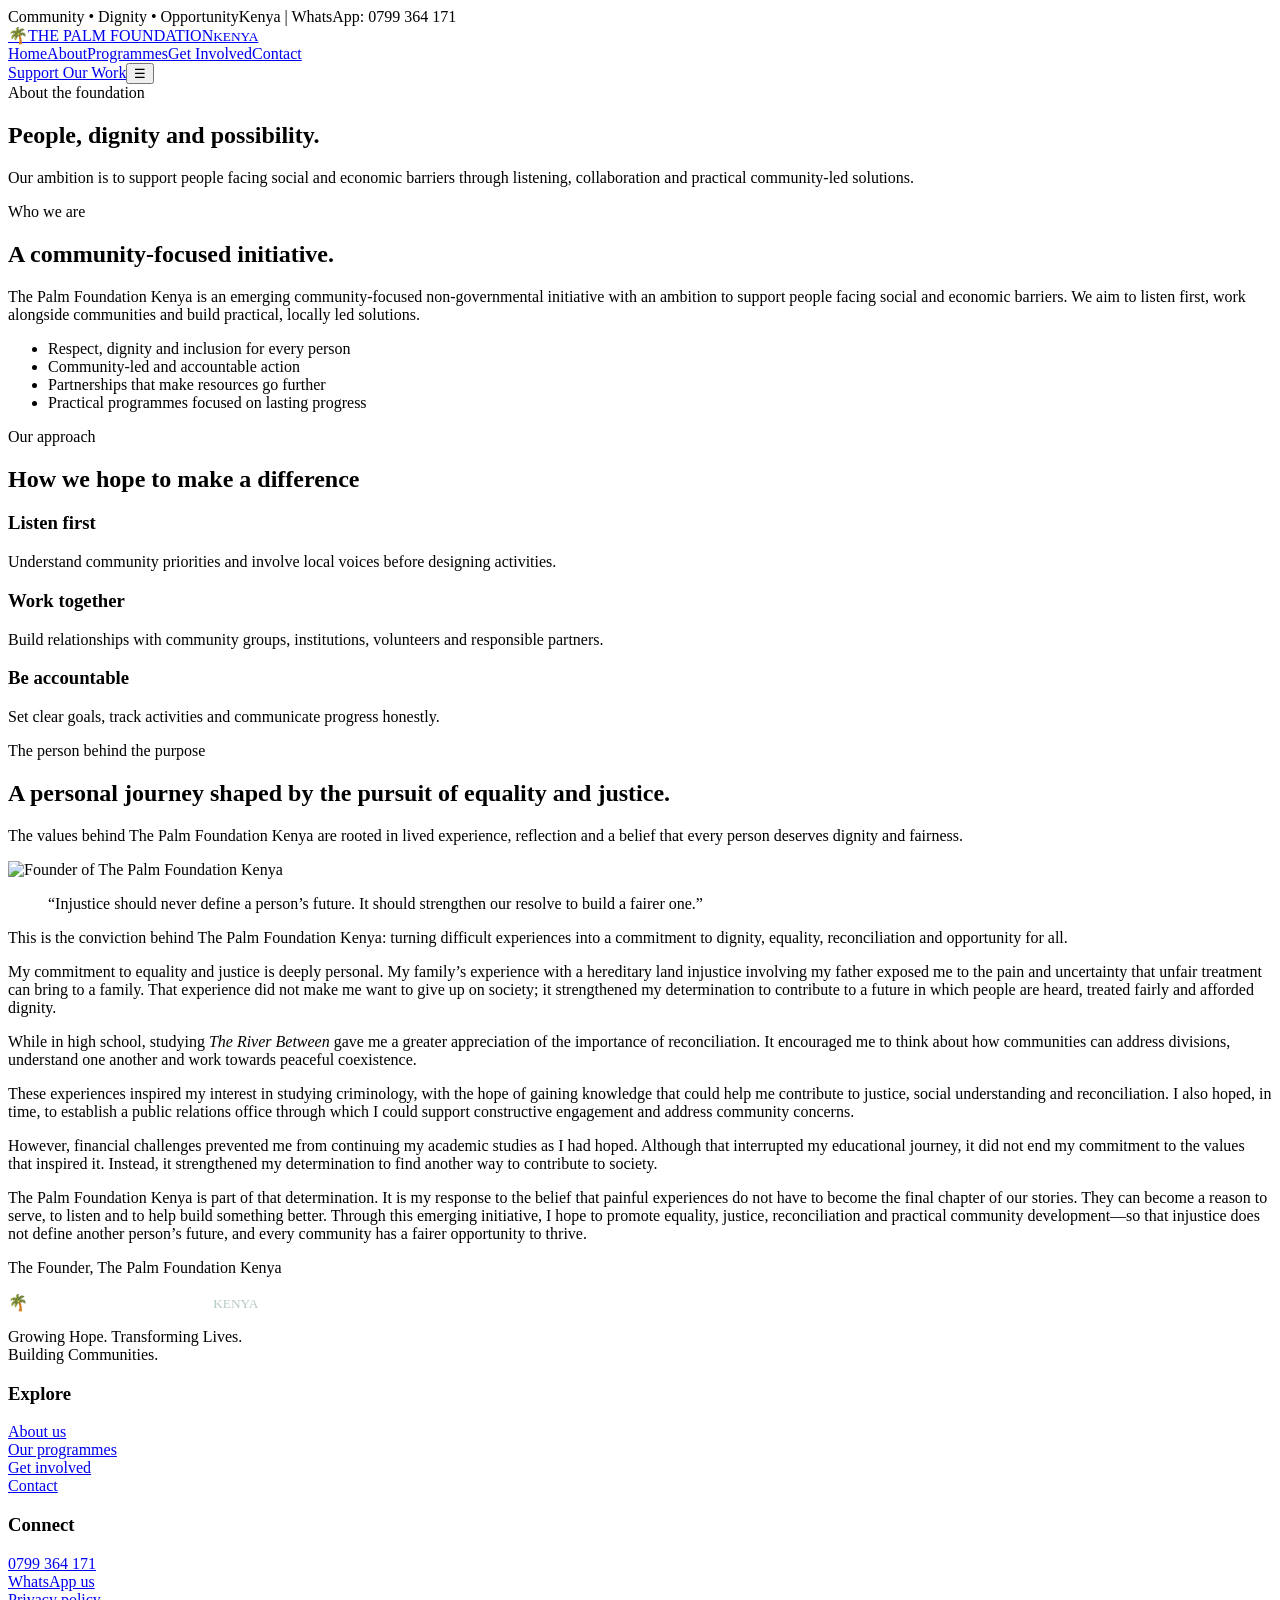
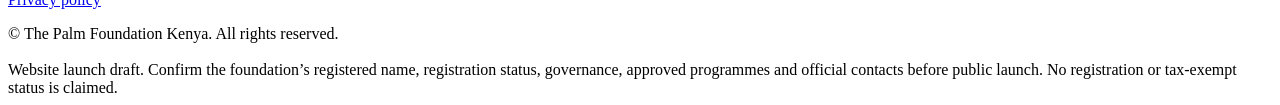
==== about.html @ e8019394 "Add files via upload" ====
<!doctype html><html lang="en"><head><meta charset="utf-8"><meta name="viewport" content="width=device-width,initial-scale=1"><meta name="description" content="Learn about The Palm Foundation Kenya, its community-first approach and the founder’s story."><meta name="theme-color" content="#17613f"><meta property="og:type" content="website"><meta property="og:title" content="About Us | The Palm Foundation Kenya"><meta property="og:description" content="Learn about The Palm Foundation Kenya, its community-first approach and the founder’s story."><title>About Us | The Palm Foundation Kenya</title><link rel="icon" href="favicon.svg" type="image/svg+xml"><link rel="stylesheet" href="css/style.css"></head><body><div class="topbar"><div class="wrap"><span>Community • Dignity • Opportunity</span><span>Kenya | WhatsApp: 0799 364 171</span></div></div><header class="site-header"><div class="wrap nav"><a class="brand" href="index.html"><span class="mark">🌴</span><span>THE PALM FOUNDATION<small>KENYA</small></span></a><nav class="navlinks" aria-label="Main navigation"><a href="index.html" >Home</a><a href="about.html" aria-current="page">About</a><a href="programs.html" >Programmes</a><a href="get-involved.html" >Get Involved</a><a href="contact.html" >Contact</a></nav><a class="btn" href="get-involved.html">Support Our Work</a><button class="menu" aria-label="Toggle navigation" aria-expanded="false">☰</button></div></header><main><section class="page-hero"><div class="wrap"><span class="tag">About the foundation</span><h1>People, dignity and possibility.</h1><p>Our ambition is to support people facing social and economic barriers through listening, collaboration and practical community-led solutions.</p></div></section><section class="section"><div class="wrap grid2"><div><span class="tag">Who we are</span><h2>A community-focused initiative.</h2><p>The Palm Foundation Kenya is an emerging community-focused non-governmental initiative with an ambition to support people facing social and economic barriers. We aim to listen first, work alongside communities and build practical, locally led solutions.</p><ul class="checks"><li>Respect, dignity and inclusion for every person</li><li>Community-led and accountable action</li><li>Partnerships that make resources go further</li><li>Practical programmes focused on lasting progress</li></ul></div><div class="photo" role="img" aria-label="Community members working together"></div></div></section><section class="section soft"><div class="wrap"><div class="section-head"><span class="tag">Our approach</span><h2>How we hope to make a difference</h2></div><div class="three"><article class="card"><h3>Listen first</h3><p>Understand community priorities and involve local voices before designing activities.</p></article><article class="card"><h3>Work together</h3><p>Build relationships with community groups, institutions, volunteers and responsible partners.</p></article><article class="card"><h3>Be accountable</h3><p>Set clear goals, track activities and communicate progress honestly.</p></article></div></div></section><section class="section"><div class="wrap"><div class="section-head"><span class="tag">The person behind the purpose</span><h2>A personal journey shaped by the pursuit of equality and justice.</h2><p>The values behind The Palm Foundation Kenya are rooted in lived experience, reflection and a belief that every person deserves dignity and fairness.</p></div><div class="founder"><div class="founder-card"><img src="images/founder.jpg" alt="Founder of The Palm Foundation Kenya"><blockquote>“Injustice should never define a person’s future. It should strengthen our resolve to build a fairer one.”</blockquote><p>This is the conviction behind The Palm Foundation Kenya: turning difficult experiences into a commitment to dignity, equality, reconciliation and opportunity for all.</p></div><div class="founder-copy"><p>My commitment to equality and justice is deeply personal. My family’s experience with a hereditary land injustice involving my father exposed me to the pain and uncertainty that unfair treatment can bring to a family. That experience did not make me want to give up on society; it strengthened my determination to contribute to a future in which people are heard, treated fairly and afforded dignity.</p><p>While in high school, studying <em>The River Between</em> gave me a greater appreciation of the importance of reconciliation. It encouraged me to think about how communities can address divisions, understand one another and work towards peaceful coexistence.</p><p>These experiences inspired my interest in studying criminology, with the hope of gaining knowledge that could help me contribute to justice, social understanding and reconciliation. I also hoped, in time, to establish a public relations office through which I could support constructive engagement and address community concerns.</p><p>However, financial challenges prevented me from continuing my academic studies as I had hoped. Although that interrupted my educational journey, it did not end my commitment to the values that inspired it. Instead, it strengthened my determination to find another way to contribute to society.</p><p>The Palm Foundation Kenya is part of that determination. It is my response to the belief that painful experiences do not have to become the final chapter of our stories. They can become a reason to serve, to listen and to help build something better. Through this emerging initiative, I hope to promote equality, justice, reconciliation and practical community development—so that injustice does not define another person’s future, and every community has a fairer opportunity to thrive.</p><p class="signature">The Founder, The Palm Foundation Kenya</p></div></div></div></section></main><footer class="site-footer"><div class="wrap"><div class="footer-grid"><div><a class="brand" href="index.html" style="color:white"><span class="mark">🌴</span><span style="color:white">THE PALM FOUNDATION<small style="color:#b7cabe">KENYA</small></span></a><p>Growing Hope. Transforming Lives.<br>Building Communities.</p></div><div><h3>Explore</h3><p><a href="about.html">About us</a><br><a href="programs.html">Our programmes</a><br><a href="get-involved.html">Get involved</a><br><a href="contact.html">Contact</a></p></div><div><h3>Connect</h3><p><a href="tel:+254799364171">0799 364 171</a><br><a href="https://wa.me/254799364171">WhatsApp us</a><br><a href="privacy-policy.html">Privacy policy</a></p></div></div><div class="copyright">© <span data-year></span> The Palm Foundation Kenya. All rights reserved.<br><br>Website launch draft. Confirm the foundation’s registered name, registration status, governance, approved programmes and official contacts before public launch. No registration or tax-exempt status is claimed.</div></div></footer><script src="js/script.js"></script></body></html>
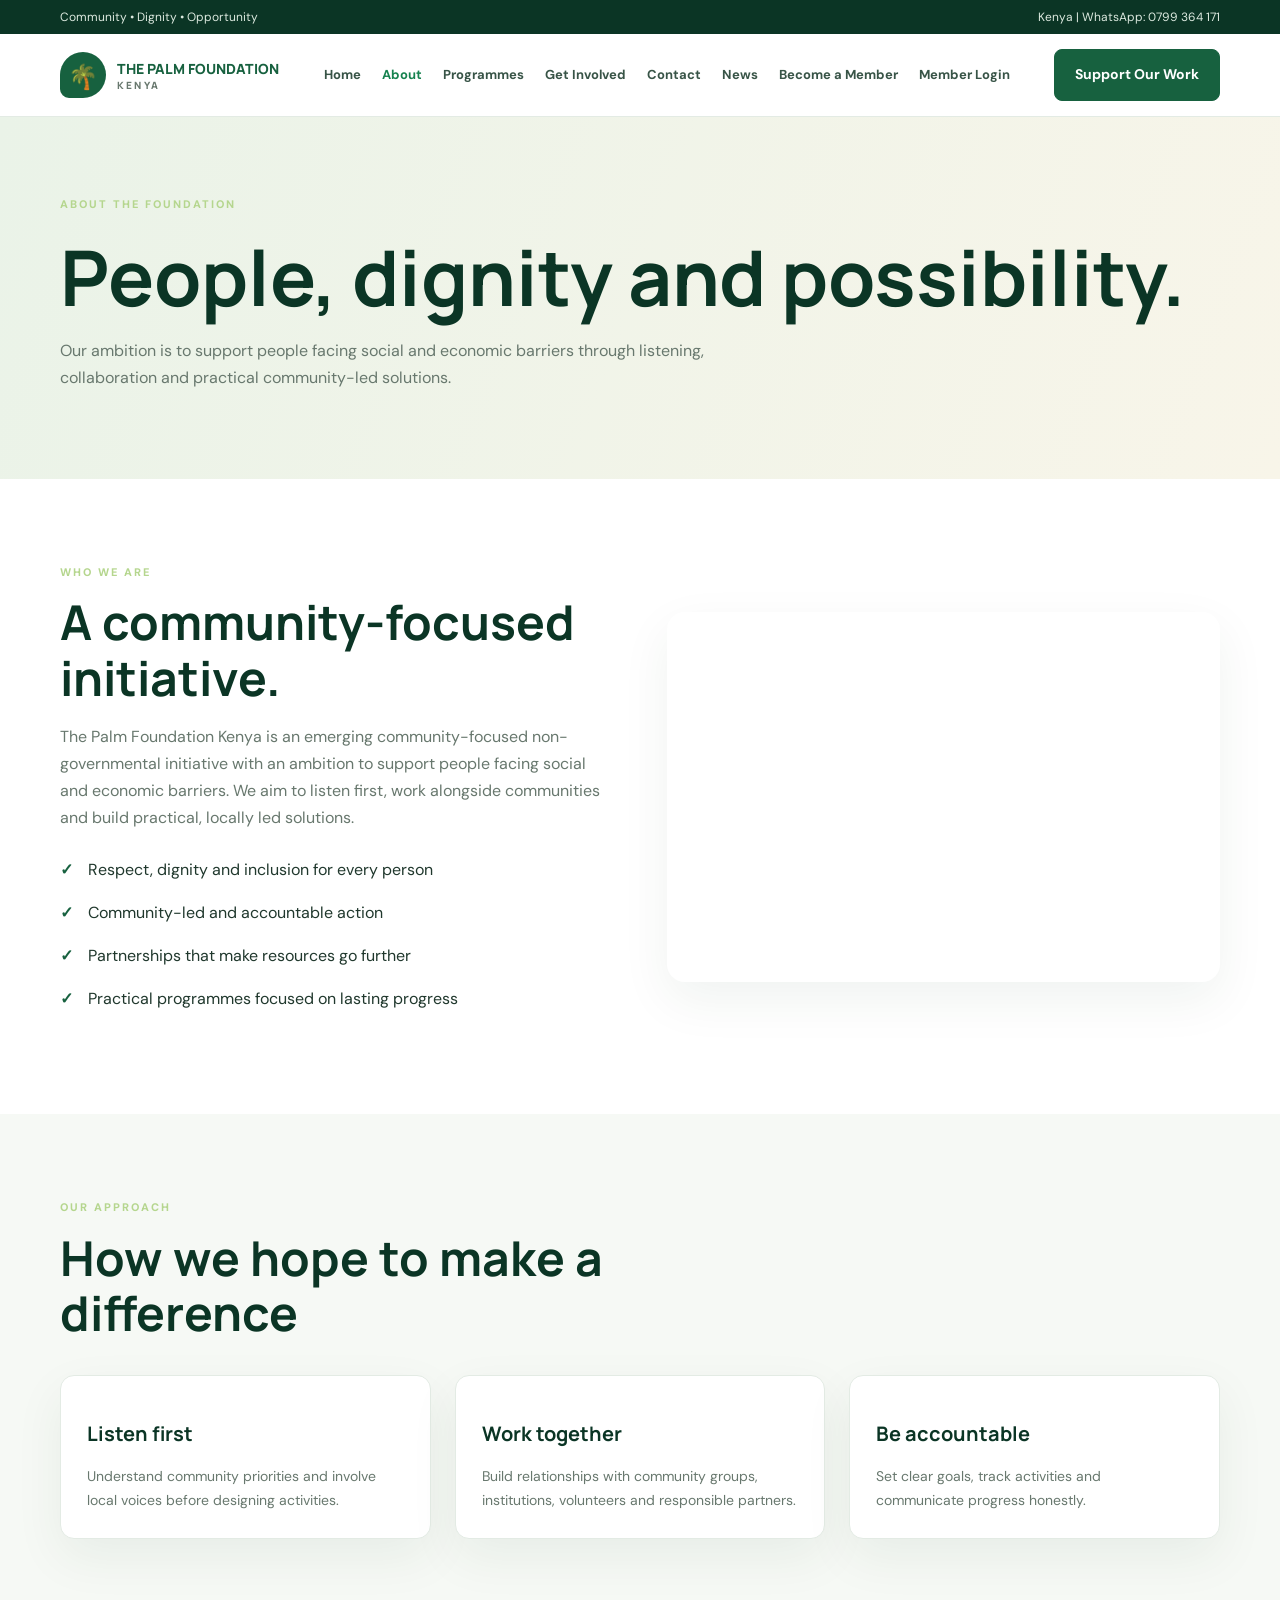
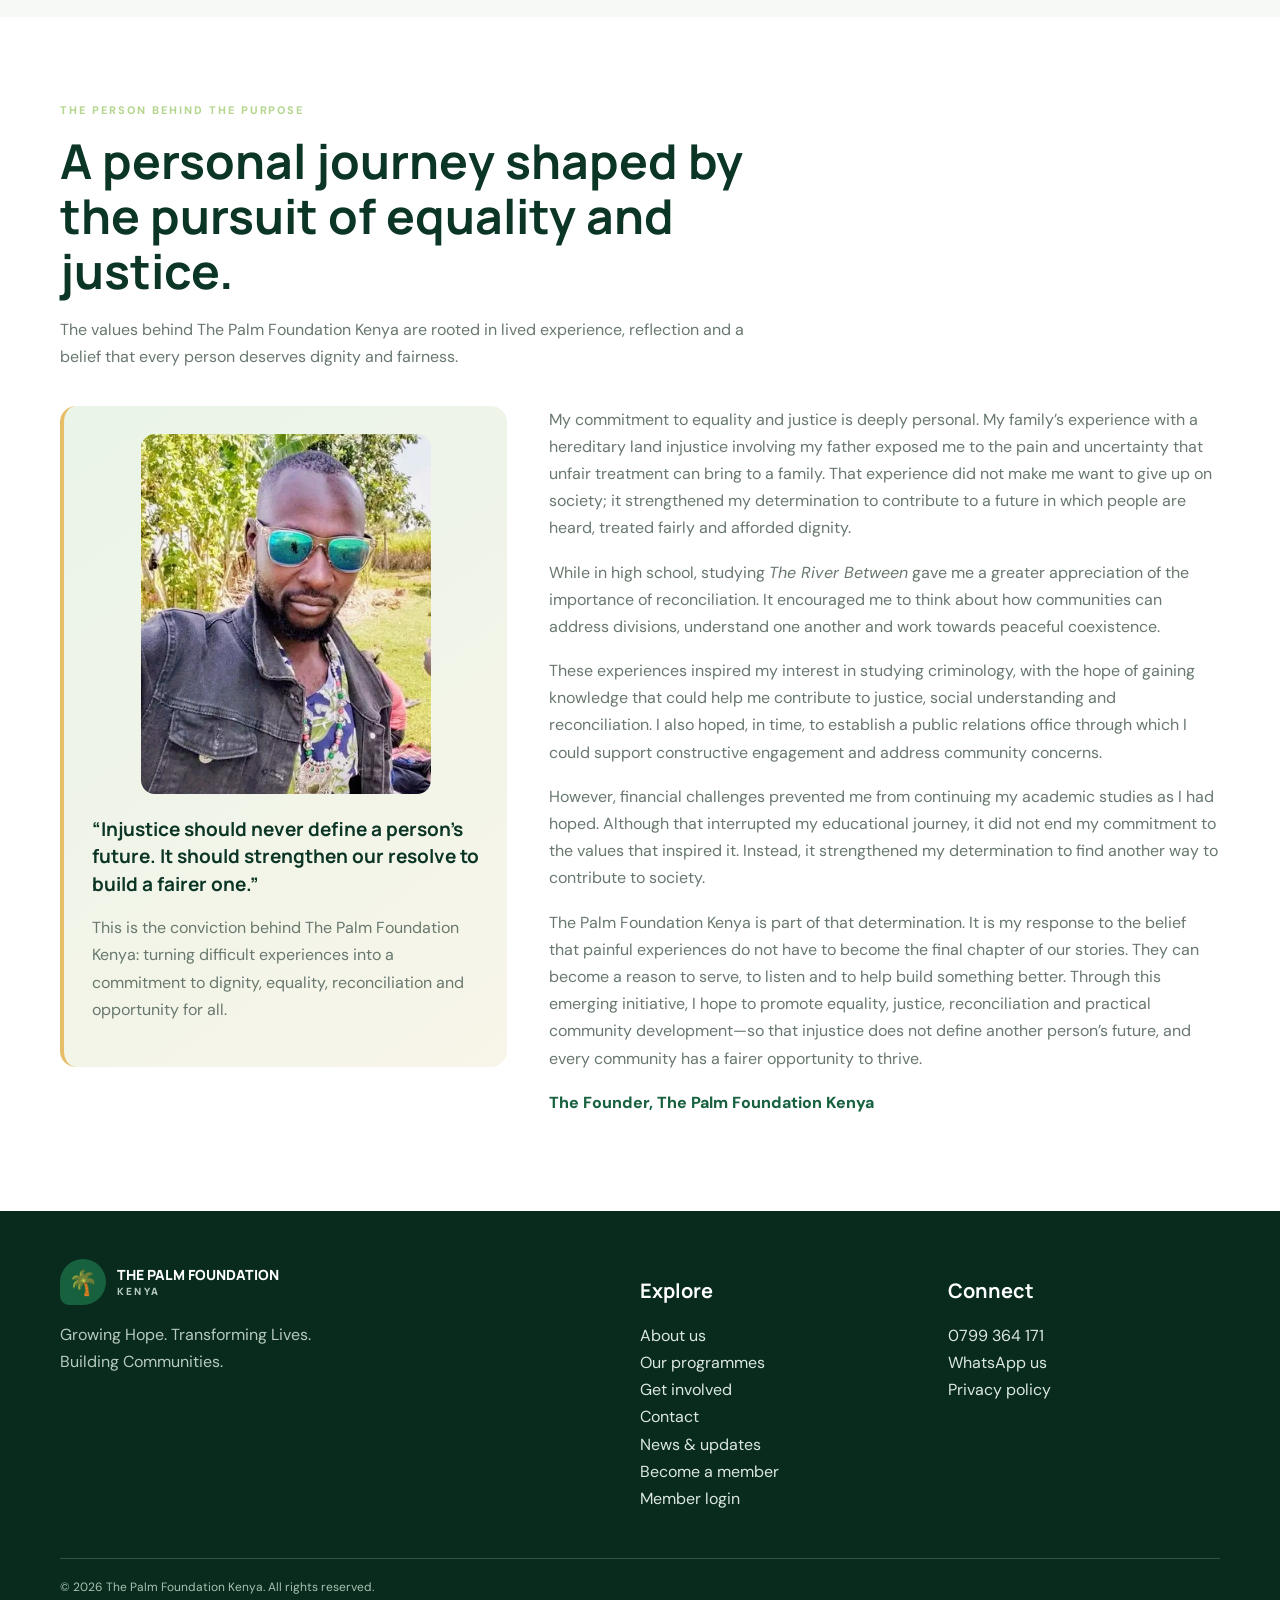
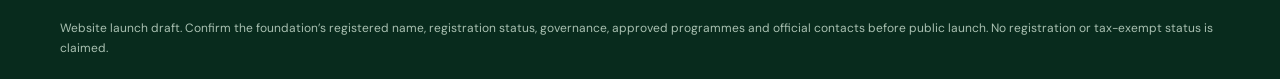
==== commit 91374703: "Add files via upload" ====
--- a/about.html
+++ b/about.html
@@ -1 +1 @@
-<!doctype html><html lang="en"><head><meta charset="utf-8"><meta name="viewport" content="width=device-width,initial-scale=1"><meta name="description" content="Learn about The Palm Foundation Kenya, its community-first approach and the founder’s story."><meta name="theme-color" content="#17613f"><meta property="og:type" content="website"><meta property="og:title" content="About Us | The Palm Foundation Kenya"><meta property="og:description" content="Learn about The Palm Foundation Kenya, its community-first approach and the founder’s story."><title>About Us | The Palm Foundation Kenya</title><link rel="icon" href="favicon.svg" type="image/svg+xml"><link rel="stylesheet" href="css/style.css"></head><body><div class="topbar"><div class="wrap"><span>Community • Dignity • Opportunity</span><span>Kenya | WhatsApp: 0799 364 171</span></div></div><header class="site-header"><div class="wrap nav"><a class="brand" href="index.html"><span class="mark">🌴</span><span>THE PALM FOUNDATION<small>KENYA</small></span></a><nav class="navlinks" aria-label="Main navigation"><a href="index.html" >Home</a><a href="about.html" aria-current="page">About</a><a href="programs.html" >Programmes</a><a href="get-involved.html" >Get Involved</a><a href="contact.html" >Contact</a></nav><a class="btn" href="get-involved.html">Support Our Work</a><button class="menu" aria-label="Toggle navigation" aria-expanded="false">☰</button></div></header><main><section class="page-hero"><div class="wrap"><span class="tag">About the foundation</span><h1>People, dignity and possibility.</h1><p>Our ambition is to support people facing social and economic barriers through listening, collaboration and practical community-led solutions.</p></div></section><section class="section"><div class="wrap grid2"><div><span class="tag">Who we are</span><h2>A community-focused initiative.</h2><p>The Palm Foundation Kenya is an emerging community-focused non-governmental initiative with an ambition to support people facing social and economic barriers. We aim to listen first, work alongside communities and build practical, locally led solutions.</p><ul class="checks"><li>Respect, dignity and inclusion for every person</li><li>Community-led and accountable action</li><li>Partnerships that make resources go further</li><li>Practical programmes focused on lasting progress</li></ul></div><div class="photo" role="img" aria-label="Community members working together"></div></div></section><section class="section soft"><div class="wrap"><div class="section-head"><span class="tag">Our approach</span><h2>How we hope to make a difference</h2></div><div class="three"><article class="card"><h3>Listen first</h3><p>Understand community priorities and involve local voices before designing activities.</p></article><article class="card"><h3>Work together</h3><p>Build relationships with community groups, institutions, volunteers and responsible partners.</p></article><article class="card"><h3>Be accountable</h3><p>Set clear goals, track activities and communicate progress honestly.</p></article></div></div></section><section class="section"><div class="wrap"><div class="section-head"><span class="tag">The person behind the purpose</span><h2>A personal journey shaped by the pursuit of equality and justice.</h2><p>The values behind The Palm Foundation Kenya are rooted in lived experience, reflection and a belief that every person deserves dignity and fairness.</p></div><div class="founder"><div class="founder-card"><img src="images/founder.jpg" alt="Founder of The Palm Foundation Kenya"><blockquote>“Injustice should never define a person’s future. It should strengthen our resolve to build a fairer one.”</blockquote><p>This is the conviction behind The Palm Foundation Kenya: turning difficult experiences into a commitment to dignity, equality, reconciliation and opportunity for all.</p></div><div class="founder-copy"><p>My commitment to equality and justice is deeply personal. My family’s experience with a hereditary land injustice involving my father exposed me to the pain and uncertainty that unfair treatment can bring to a family. That experience did not make me want to give up on society; it strengthened my determination to contribute to a future in which people are heard, treated fairly and afforded dignity.</p><p>While in high school, studying <em>The River Between</em> gave me a greater appreciation of the importance of reconciliation. It encouraged me to think about how communities can address divisions, understand one another and work towards peaceful coexistence.</p><p>These experiences inspired my interest in studying criminology, with the hope of gaining knowledge that could help me contribute to justice, social understanding and reconciliation. I also hoped, in time, to establish a public relations office through which I could support constructive engagement and address community concerns.</p><p>However, financial challenges prevented me from continuing my academic studies as I had hoped. Although that interrupted my educational journey, it did not end my commitment to the values that inspired it. Instead, it strengthened my determination to find another way to contribute to society.</p><p>The Palm Foundation Kenya is part of that determination. It is my response to the belief that painful experiences do not have to become the final chapter of our stories. They can become a reason to serve, to listen and to help build something better. Through this emerging initiative, I hope to promote equality, justice, reconciliation and practical community development—so that injustice does not define another person’s future, and every community has a fairer opportunity to thrive.</p><p class="signature">The Founder, The Palm Foundation Kenya</p></div></div></div></section></main><footer class="site-footer"><div class="wrap"><div class="footer-grid"><div><a class="brand" href="index.html" style="color:white"><span class="mark">🌴</span><span style="color:white">THE PALM FOUNDATION<small style="color:#b7cabe">KENYA</small></span></a><p>Growing Hope. Transforming Lives.<br>Building Communities.</p></div><div><h3>Explore</h3><p><a href="about.html">About us</a><br><a href="programs.html">Our programmes</a><br><a href="get-involved.html">Get involved</a><br><a href="contact.html">Contact</a></p></div><div><h3>Connect</h3><p><a href="tel:+254799364171">0799 364 171</a><br><a href="https://wa.me/254799364171">WhatsApp us</a><br><a href="privacy-policy.html">Privacy policy</a></p></div></div><div class="copyright">© <span data-year></span> The Palm Foundation Kenya. All rights reserved.<br><br>Website launch draft. Confirm the foundation’s registered name, registration status, governance, approved programmes and official contacts before public launch. No registration or tax-exempt status is claimed.</div></div></footer><script src="js/script.js"></script></body></html>+<!doctype html><html lang="en"><head><meta charset="utf-8"><meta name="viewport" content="width=device-width,initial-scale=1"><meta name="description" content="Learn about The Palm Foundation Kenya, its community-first approach and the founder’s story."><meta name="theme-color" content="#17613f"><meta property="og:type" content="website"><meta property="og:title" content="About Us | The Palm Foundation Kenya"><meta property="og:description" content="Learn about The Palm Foundation Kenya, its community-first approach and the founder’s story."><title>About Us | The Palm Foundation Kenya</title><link rel="icon" href="favicon.svg" type="image/svg+xml"><link rel="stylesheet" href="css/style.css"></head><body><div class="topbar"><div class="wrap"><span>Community • Dignity • Opportunity</span><span>Kenya | WhatsApp: 0799 364 171</span></div></div><header class="site-header"><div class="wrap nav"><a class="brand" href="index.html"><span class="mark">🌴</span><span>THE PALM FOUNDATION<small>KENYA</small></span></a><nav class="navlinks" aria-label="Main navigation"><a href="index.html" >Home</a><a href="about.html" aria-current="page">About</a><a href="programs.html" >Programmes</a><a href="get-involved.html" >Get Involved</a><a href="contact.html" >Contact</a><a href="news.html">News</a><a href="member/register.html">Become a Member</a><a href="member/login.html">Member Login</a></nav><a class="btn" href="get-involved.html">Support Our Work</a><button class="menu" aria-label="Toggle navigation" aria-expanded="false">☰</button></div></header><main><section class="page-hero"><div class="wrap"><span class="tag">About the foundation</span><h1>People, dignity and possibility.</h1><p>Our ambition is to support people facing social and economic barriers through listening, collaboration and practical community-led solutions.</p></div></section><section class="section"><div class="wrap grid2"><div><span class="tag">Who we are</span><h2>A community-focused initiative.</h2><p>The Palm Foundation Kenya is an emerging community-focused non-governmental initiative with an ambition to support people facing social and economic barriers. We aim to listen first, work alongside communities and build practical, locally led solutions.</p><ul class="checks"><li>Respect, dignity and inclusion for every person</li><li>Community-led and accountable action</li><li>Partnerships that make resources go further</li><li>Practical programmes focused on lasting progress</li></ul></div><div class="photo" role="img" aria-label="Community members working together"></div></div></section><section class="section soft"><div class="wrap"><div class="section-head"><span class="tag">Our approach</span><h2>How we hope to make a difference</h2></div><div class="three"><article class="card"><h3>Listen first</h3><p>Understand community priorities and involve local voices before designing activities.</p></article><article class="card"><h3>Work together</h3><p>Build relationships with community groups, institutions, volunteers and responsible partners.</p></article><article class="card"><h3>Be accountable</h3><p>Set clear goals, track activities and communicate progress honestly.</p></article></div></div></section><section class="section"><div class="wrap"><div class="section-head"><span class="tag">The person behind the purpose</span><h2>A personal journey shaped by the pursuit of equality and justice.</h2><p>The values behind The Palm Foundation Kenya are rooted in lived experience, reflection and a belief that every person deserves dignity and fairness.</p></div><div class="founder"><div class="founder-card"><img src="images/founder.jpg" alt="Founder of The Palm Foundation Kenya"><blockquote>“Injustice should never define a person’s future. It should strengthen our resolve to build a fairer one.”</blockquote><p>This is the conviction behind The Palm Foundation Kenya: turning difficult experiences into a commitment to dignity, equality, reconciliation and opportunity for all.</p></div><div class="founder-copy"><p>My commitment to equality and justice is deeply personal. My family’s experience with a hereditary land injustice involving my father exposed me to the pain and uncertainty that unfair treatment can bring to a family. That experience did not make me want to give up on society; it strengthened my determination to contribute to a future in which people are heard, treated fairly and afforded dignity.</p><p>While in high school, studying <em>The River Between</em> gave me a greater appreciation of the importance of reconciliation. It encouraged me to think about how communities can address divisions, understand one another and work towards peaceful coexistence.</p><p>These experiences inspired my interest in studying criminology, with the hope of gaining knowledge that could help me contribute to justice, social understanding and reconciliation. I also hoped, in time, to establish a public relations office through which I could support constructive engagement and address community concerns.</p><p>However, financial challenges prevented me from continuing my academic studies as I had hoped. Although that interrupted my educational journey, it did not end my commitment to the values that inspired it. Instead, it strengthened my determination to find another way to contribute to society.</p><p>The Palm Foundation Kenya is part of that determination. It is my response to the belief that painful experiences do not have to become the final chapter of our stories. They can become a reason to serve, to listen and to help build something better. Through this emerging initiative, I hope to promote equality, justice, reconciliation and practical community development—so that injustice does not define another person’s future, and every community has a fairer opportunity to thrive.</p><p class="signature">The Founder, The Palm Foundation Kenya</p></div></div></div></section></main><footer class="site-footer"><div class="wrap"><div class="footer-grid"><div><a class="brand" href="index.html" style="color:white"><span class="mark">🌴</span><span style="color:white">THE PALM FOUNDATION<small style="color:#b7cabe">KENYA</small></span></a><p>Growing Hope. Transforming Lives.<br>Building Communities.</p></div><div><h3>Explore</h3><p><a href="about.html">About us</a><br><a href="programs.html">Our programmes</a><br><a href="get-involved.html">Get involved</a><br><a href="contact.html">Contact</a><br><a href="news.html">News & updates</a><br><a href="member/register.html">Become a member</a><br><a href="member/login.html">Member login</a></p></div><div><h3>Connect</h3><p><a href="tel:+254799364171">0799 364 171</a><br><a href="https://wa.me/254799364171">WhatsApp us</a><br><a href="privacy-policy.html">Privacy policy</a></p></div></div><div class="copyright">© <span data-year></span> The Palm Foundation Kenya. All rights reserved.<br><br>Website launch draft. Confirm the foundation’s registered name, registration status, governance, approved programmes and official contacts before public launch. No registration or tax-exempt status is claimed.</div></div></footer><script src="js/script.js"></script></body></html>
--- a/css/style.css
+++ b/css/style.css
@@ -0,0 +1,3 @@
+@import url('https://fonts.googleapis.com/css2?family=DM+Sans:wght@400;500;600;700&family=Manrope:wght@500;600;700;800&display=swap');
+:root{--green:#17613f;--deep:#0b3525;--lime:#dcebd4;--gold:#e8bd68;--ink:#20382d;--muted:#68786e;--paper:#f6f9f5;--white:#fff;--line:#e3ebe4;--shadow:0 18px 50px #123b2410}*{box-sizing:border-box}html{scroll-behavior:smooth}body{margin:0;color:var(--ink);font:16px/1.7 'DM Sans',Arial,sans-serif}h1,h2,h3{font-family:Manrope,Arial,sans-serif;line-height:1.15;color:var(--deep)}h1{font-size:clamp(2.6rem,6vw,5rem);margin:16px 0}h2{font-size:clamp(2rem,4vw,3rem);margin:10px 0 18px}h3{font-size:1.25rem}p{color:var(--muted)}a{color:inherit}.wrap{width:min(1160px,92%);margin:auto}.topbar{background:var(--deep);color:#dce9df;font-size:12px;padding:7px 0}.topbar .wrap{display:flex;justify-content:space-between;gap:12px;flex-wrap:wrap}.site-header{position:sticky;top:0;z-index:30;background:#ffffffed;backdrop-filter:blur(12px);border-bottom:1px solid var(--line)}.nav{height:82px;display:flex;align-items:center;justify-content:space-between;gap:22px}.brand{display:flex;align-items:center;gap:11px;text-decoration:none;color:var(--green);font:800 14px Manrope}.brand small{display:block;letter-spacing:.22em;font-size:10px;color:var(--muted)}.mark{width:46px;height:46px;border-radius:50% 50% 50% 9px;background:var(--green);color:white;display:grid;place-items:center;font-size:24px}.navlinks{display:flex;align-items:center;gap:21px}.navlinks a{text-decoration:none;font-weight:700;font-size:13px;color:#385447}.navlinks a:hover,.navlinks a[aria-current=page]{color:#16824f}.menu{display:none;border:0;background:var(--green);color:white;padding:10px 13px;border-radius:8px;font-size:19px}.btn{display:inline-flex;align-items:center;justify-content:center;padding:13px 20px;border-radius:8px;text-decoration:none;font-weight:700;font-size:14px;background:var(--green);color:white;border:1px solid var(--green);transition:.2s}.btn:hover{background:var(--deep);transform:translateY(-1px)}.btn.secondary{background:white;color:var(--green);border-color:#fff}.btn.ghost{background:transparent;border-color:#ffffffa8;color:white}.hero{color:white;background:linear-gradient(105deg,#082d20ed,#145c3bd9),url('https://images.unsplash.com/photo-1488521787991-ed7bbaae773c?auto=format&fit=crop&w=1900&q=85') center/cover;padding:112px 0 125px}.hero h1,.hero p{color:white}.hero p{font-size:18px;max-width:650px;color:#e1ece5}.eyebrow,.tag{font-size:11px;font-weight:800;letter-spacing:.18em;text-transform:uppercase;color:#b5d68e}.actions{display:flex;gap:12px;flex-wrap:wrap;margin-top:28px}.page-hero{background:linear-gradient(110deg,#eaf3e8,#f8f5e9);padding:72px 0}.page-hero p{max-width:700px}.section{padding:78px 0}.soft{background:var(--paper)}.section-head{max-width:720px;margin-bottom:35px}.section-head p{margin:0}.grid2{display:grid;grid-template-columns:1fr 1fr;gap:54px;align-items:center}.photo{min-height:370px;border-radius:18px;background:url('https://images.unsplash.com/photo-1531206715517-5c0ba140b2b8?auto=format&fit=crop&w=1000&q=85') center/cover;box-shadow:var(--shadow)}.checks{padding:0;list-style:none}.checks li{padding:8px 0 8px 28px;position:relative}.checks li:before{content:'✓';position:absolute;left:0;color:var(--green);font-weight:900}.cards{display:grid;grid-template-columns:repeat(3,1fr);gap:20px}.card{background:white;border:1px solid var(--line);border-radius:14px;padding:26px;box-shadow:var(--shadow)}.icon{width:48px;height:48px;background:#eaf3e8;border-radius:13px;display:grid;place-items:center;font-size:23px}.card p{font-size:14px;margin-bottom:0}.founder{display:grid;grid-template-columns:.8fr 1.2fr;gap:42px;align-items:start}.founder-card{padding:28px;background:linear-gradient(145deg,#eaf4e8,#f8f5e9);border-radius:16px;border-left:4px solid var(--gold)}.founder-card img{display:block;width:min(100%,290px);max-height:360px;object-fit:cover;border-radius:14px;margin:0 auto 22px}.founder-card blockquote{font:700 19px/1.45 Manrope;color:var(--deep);margin:0}.founder-copy p{margin:0 0 17px}.signature{font-weight:800;color:var(--green)}.dark{background:var(--deep);color:white}.dark h2,.dark h3{color:white}.dark p{color:#d2e2d7}.three{display:grid;grid-template-columns:repeat(3,1fr);gap:24px}.impact-item{border-left:3px solid var(--gold);padding:6px 0 6px 20px}.cta{padding:42px;border-radius:18px;background:linear-gradient(110deg,#eaf4e8,#f8f5e9);display:flex;align-items:center;justify-content:space-between;gap:24px}.cta h2{font-size:30px;margin:0 0 8px}.cta p{margin:0}.contact-grid{display:grid;grid-template-columns:1fr 1fr;gap:24px}.contact-box{border:1px solid var(--line);padding:28px;border-radius:14px}.contact-line{margin:15px 0}.contact-line b{display:block;color:var(--green);font-size:11px;letter-spacing:.1em;text-transform:uppercase}.contact-line a{font-weight:700}.notice{font-size:12px;color:#829087}.site-footer{background:#082b1d;color:#dce8df;padding:48px 0 20px}.footer-grid{display:grid;grid-template-columns:2fr 1fr 1fr;gap:35px}.site-footer h3{color:white}.site-footer a{color:#dce8df;text-decoration:none}.site-footer a:hover{text-decoration:underline}.site-footer p{color:#b7cabe}.copyright{border-top:1px solid #315341;margin-top:30px;padding-top:18px;font-size:12px;color:#a9c0b1}.pill{display:inline-block;background:#e8f2e6;color:var(--green);border-radius:30px;padding:6px 12px;font-size:12px;font-weight:700}.legal{max-width:850px}.legal h2{font-size:24px;margin-top:32px}.gallery-note{border:1px dashed #b8cbb9;border-radius:14px;padding:32px;text-align:center;background:#fbfdfb}
+@media(max-width:900px){.navlinks{display:none;position:absolute;top:82px;left:0;right:0;background:white;padding:20px 5%;flex-direction:column;align-items:flex-start;border-bottom:1px solid var(--line)}.navlinks.open{display:flex}.menu{display:block}.nav>.btn{display:none}.cards{grid-template-columns:repeat(2,1fr)}.founder,.grid2{grid-template-columns:1fr}.photo{min-height:280px}}@media(max-width:600px){.hero{padding:78px 0 90px}.section{padding:58px 0}.cards,.three,.contact-grid,.footer-grid{grid-template-columns:1fr}.cta{display:block;padding:28px}.cta .btn{margin-top:20px}.topbar .wrap{justify-content:center}}
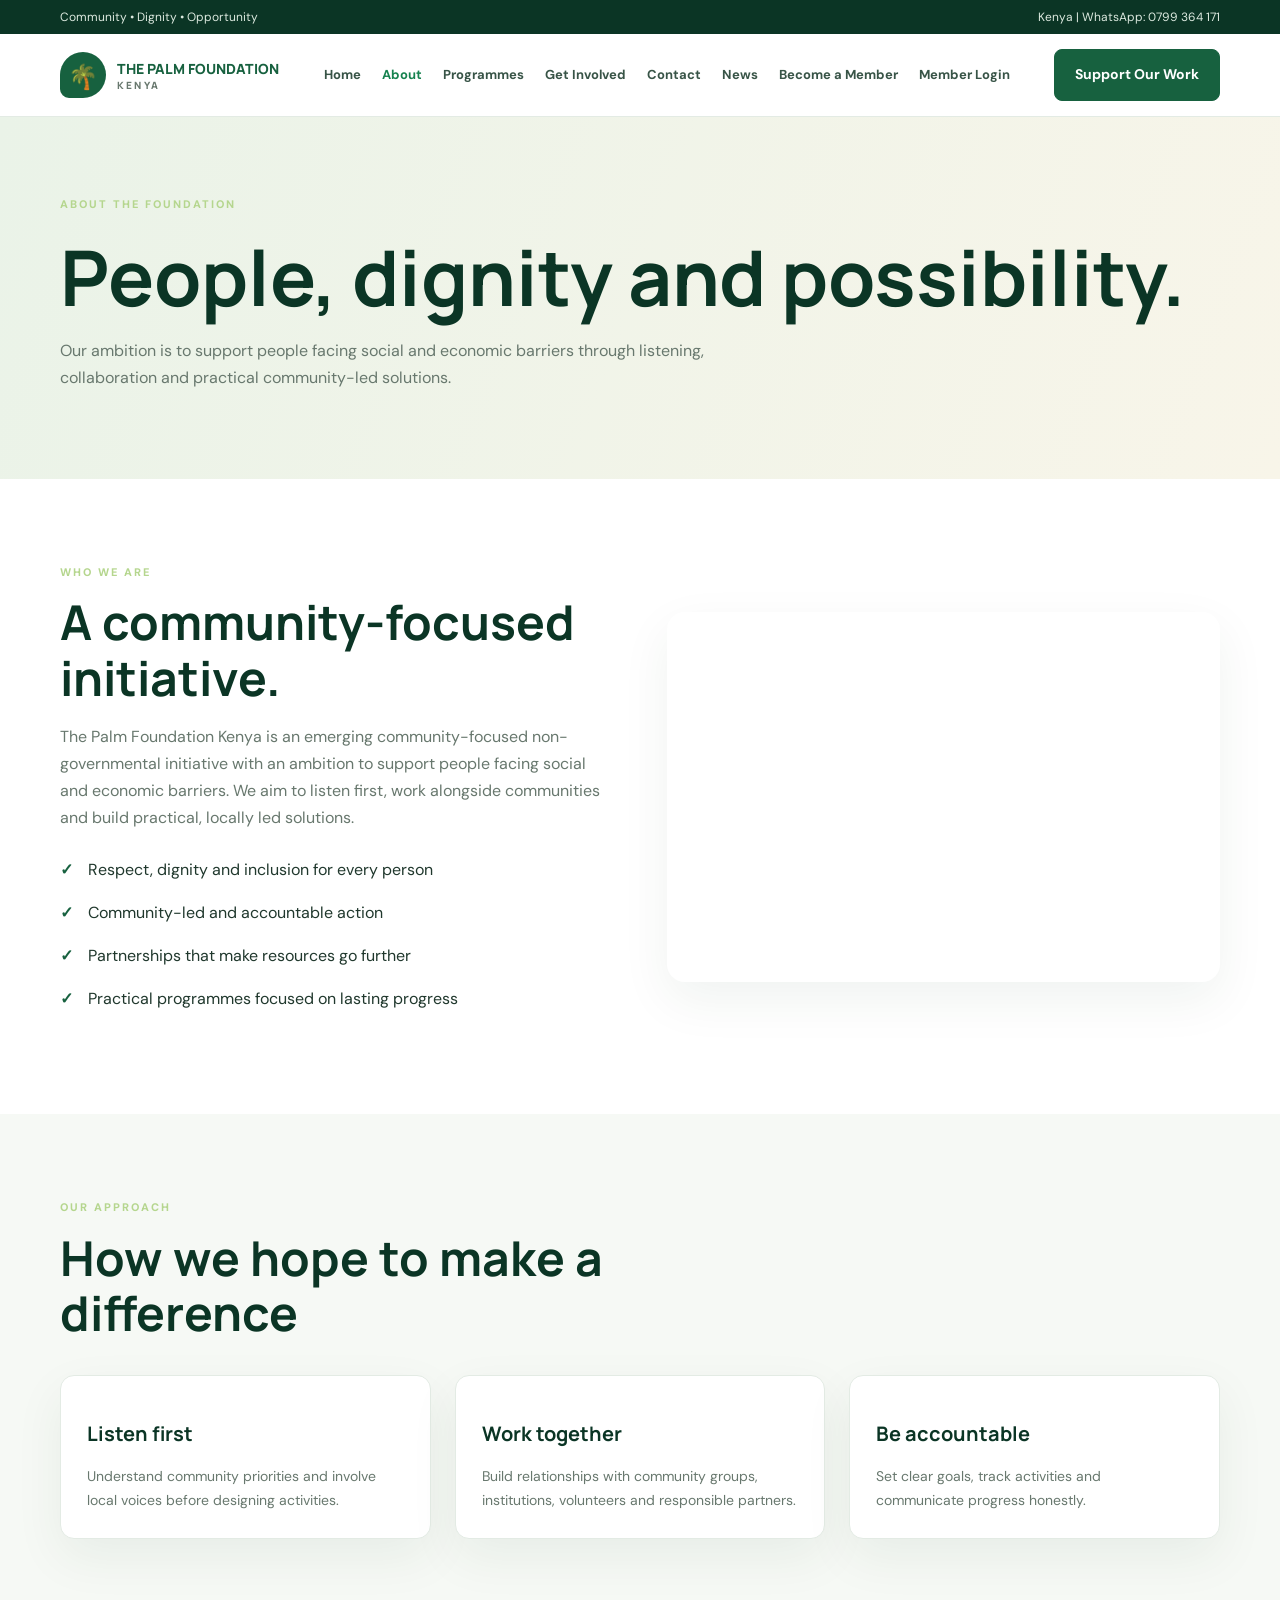
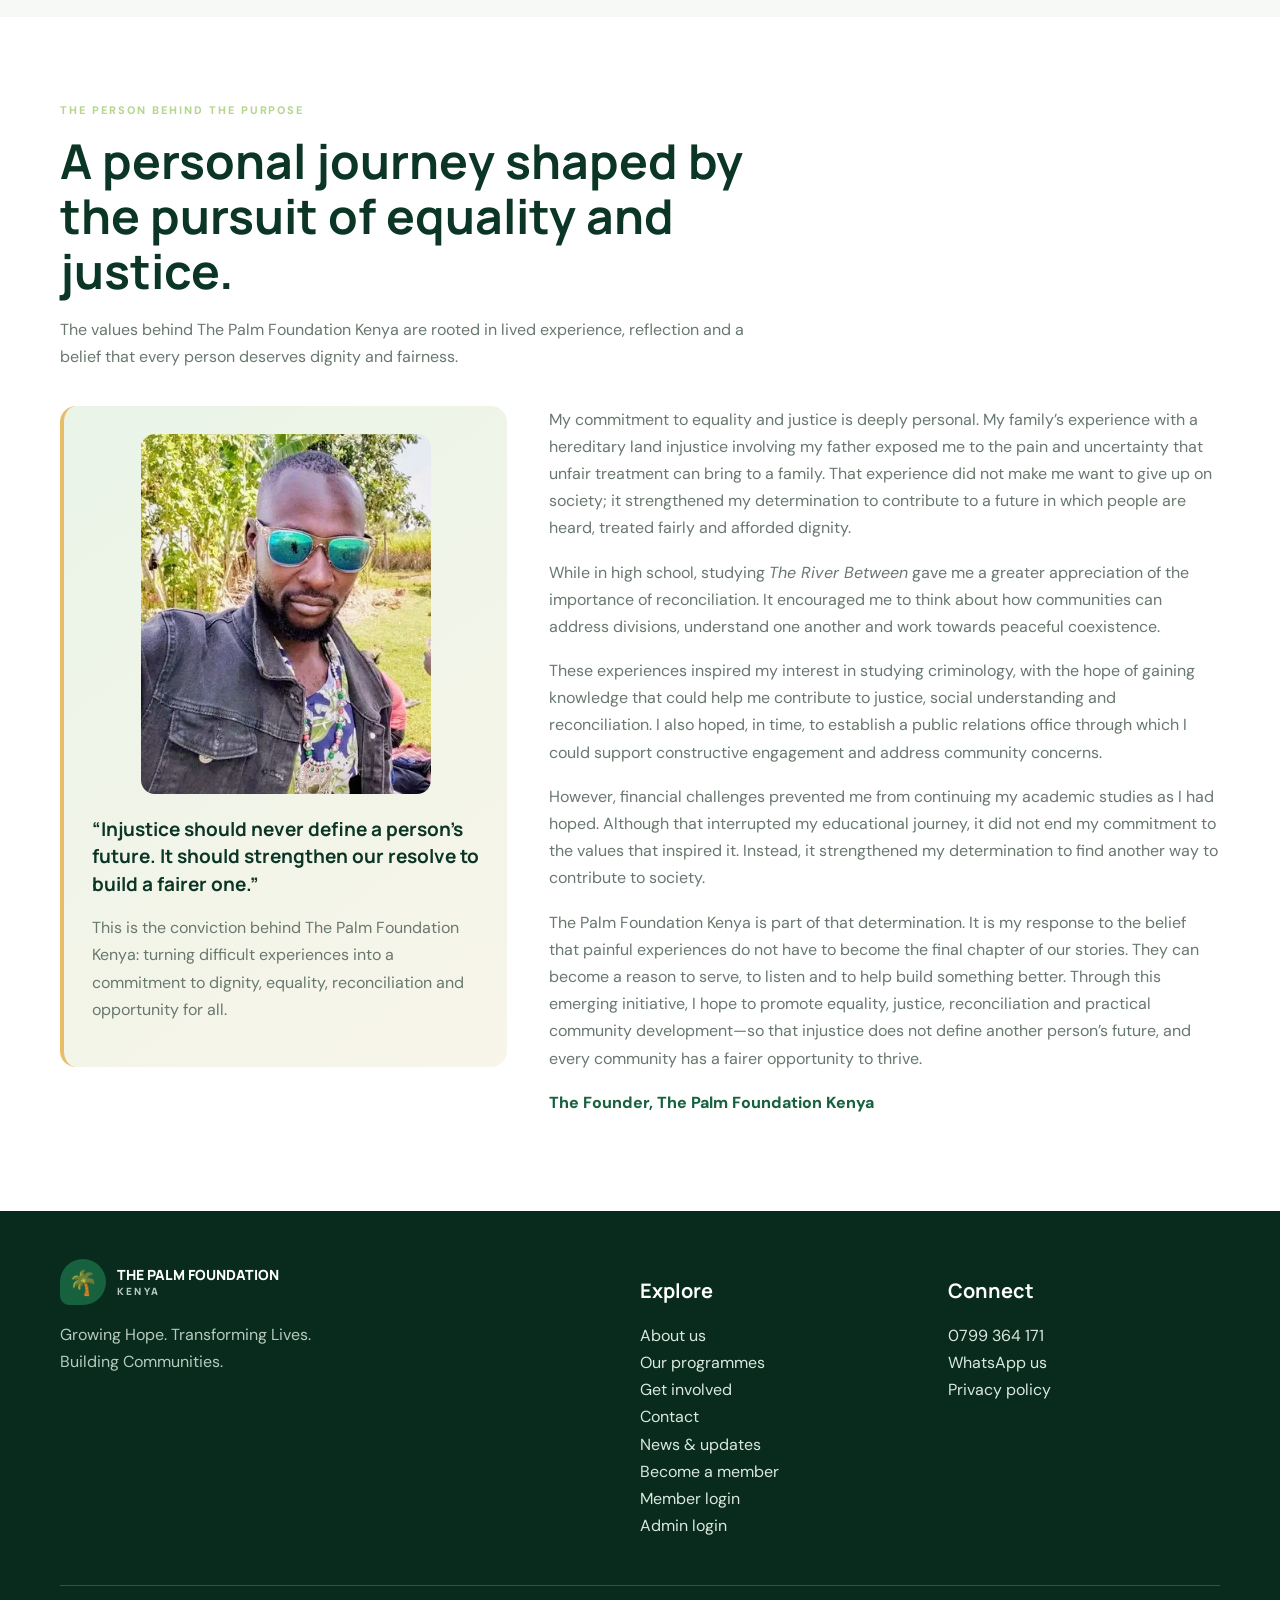
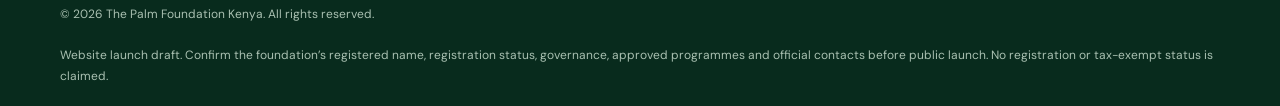
==== commit 1e4d07dd: "Add files via upload" ====
--- a/about.html
+++ b/about.html
@@ -1 +1 @@
-<!doctype html><html lang="en"><head><meta charset="utf-8"><meta name="viewport" content="width=device-width,initial-scale=1"><meta name="description" content="Learn about The Palm Foundation Kenya, its community-first approach and the founder’s story."><meta name="theme-color" content="#17613f"><meta property="og:type" content="website"><meta property="og:title" content="About Us | The Palm Foundation Kenya"><meta property="og:description" content="Learn about The Palm Foundation Kenya, its community-first approach and the founder’s story."><title>About Us | The Palm Foundation Kenya</title><link rel="icon" href="favicon.svg" type="image/svg+xml"><link rel="stylesheet" href="css/style.css"></head><body><div class="topbar"><div class="wrap"><span>Community • Dignity • Opportunity</span><span>Kenya | WhatsApp: 0799 364 171</span></div></div><header class="site-header"><div class="wrap nav"><a class="brand" href="index.html"><span class="mark">🌴</span><span>THE PALM FOUNDATION<small>KENYA</small></span></a><nav class="navlinks" aria-label="Main navigation"><a href="index.html" >Home</a><a href="about.html" aria-current="page">About</a><a href="programs.html" >Programmes</a><a href="get-involved.html" >Get Involved</a><a href="contact.html" >Contact</a><a href="news.html">News</a><a href="member/register.html">Become a Member</a><a href="member/login.html">Member Login</a></nav><a class="btn" href="get-involved.html">Support Our Work</a><button class="menu" aria-label="Toggle navigation" aria-expanded="false">☰</button></div></header><main><section class="page-hero"><div class="wrap"><span class="tag">About the foundation</span><h1>People, dignity and possibility.</h1><p>Our ambition is to support people facing social and economic barriers through listening, collaboration and practical community-led solutions.</p></div></section><section class="section"><div class="wrap grid2"><div><span class="tag">Who we are</span><h2>A community-focused initiative.</h2><p>The Palm Foundation Kenya is an emerging community-focused non-governmental initiative with an ambition to support people facing social and economic barriers. We aim to listen first, work alongside communities and build practical, locally led solutions.</p><ul class="checks"><li>Respect, dignity and inclusion for every person</li><li>Community-led and accountable action</li><li>Partnerships that make resources go further</li><li>Practical programmes focused on lasting progress</li></ul></div><div class="photo" role="img" aria-label="Community members working together"></div></div></section><section class="section soft"><div class="wrap"><div class="section-head"><span class="tag">Our approach</span><h2>How we hope to make a difference</h2></div><div class="three"><article class="card"><h3>Listen first</h3><p>Understand community priorities and involve local voices before designing activities.</p></article><article class="card"><h3>Work together</h3><p>Build relationships with community groups, institutions, volunteers and responsible partners.</p></article><article class="card"><h3>Be accountable</h3><p>Set clear goals, track activities and communicate progress honestly.</p></article></div></div></section><section class="section"><div class="wrap"><div class="section-head"><span class="tag">The person behind the purpose</span><h2>A personal journey shaped by the pursuit of equality and justice.</h2><p>The values behind The Palm Foundation Kenya are rooted in lived experience, reflection and a belief that every person deserves dignity and fairness.</p></div><div class="founder"><div class="founder-card"><img src="images/founder.jpg" alt="Founder of The Palm Foundation Kenya"><blockquote>“Injustice should never define a person’s future. It should strengthen our resolve to build a fairer one.”</blockquote><p>This is the conviction behind The Palm Foundation Kenya: turning difficult experiences into a commitment to dignity, equality, reconciliation and opportunity for all.</p></div><div class="founder-copy"><p>My commitment to equality and justice is deeply personal. My family’s experience with a hereditary land injustice involving my father exposed me to the pain and uncertainty that unfair treatment can bring to a family. That experience did not make me want to give up on society; it strengthened my determination to contribute to a future in which people are heard, treated fairly and afforded dignity.</p><p>While in high school, studying <em>The River Between</em> gave me a greater appreciation of the importance of reconciliation. It encouraged me to think about how communities can address divisions, understand one another and work towards peaceful coexistence.</p><p>These experiences inspired my interest in studying criminology, with the hope of gaining knowledge that could help me contribute to justice, social understanding and reconciliation. I also hoped, in time, to establish a public relations office through which I could support constructive engagement and address community concerns.</p><p>However, financial challenges prevented me from continuing my academic studies as I had hoped. Although that interrupted my educational journey, it did not end my commitment to the values that inspired it. Instead, it strengthened my determination to find another way to contribute to society.</p><p>The Palm Foundation Kenya is part of that determination. It is my response to the belief that painful experiences do not have to become the final chapter of our stories. They can become a reason to serve, to listen and to help build something better. Through this emerging initiative, I hope to promote equality, justice, reconciliation and practical community development—so that injustice does not define another person’s future, and every community has a fairer opportunity to thrive.</p><p class="signature">The Founder, The Palm Foundation Kenya</p></div></div></div></section></main><footer class="site-footer"><div class="wrap"><div class="footer-grid"><div><a class="brand" href="index.html" style="color:white"><span class="mark">🌴</span><span style="color:white">THE PALM FOUNDATION<small style="color:#b7cabe">KENYA</small></span></a><p>Growing Hope. Transforming Lives.<br>Building Communities.</p></div><div><h3>Explore</h3><p><a href="about.html">About us</a><br><a href="programs.html">Our programmes</a><br><a href="get-involved.html">Get involved</a><br><a href="contact.html">Contact</a><br><a href="news.html">News & updates</a><br><a href="member/register.html">Become a member</a><br><a href="member/login.html">Member login</a></p></div><div><h3>Connect</h3><p><a href="tel:+254799364171">0799 364 171</a><br><a href="https://wa.me/254799364171">WhatsApp us</a><br><a href="privacy-policy.html">Privacy policy</a></p></div></div><div class="copyright">© <span data-year></span> The Palm Foundation Kenya. All rights reserved.<br><br>Website launch draft. Confirm the foundation’s registered name, registration status, governance, approved programmes and official contacts before public launch. No registration or tax-exempt status is claimed.</div></div></footer><script src="js/script.js"></script></body></html>+<!doctype html><html lang="en"><head><meta charset="utf-8"><meta name="viewport" content="width=device-width,initial-scale=1"><meta name="description" content="Learn about The Palm Foundation Kenya, its community-first approach and the founder’s story."><meta name="theme-color" content="#17613f"><meta property="og:type" content="website"><meta property="og:title" content="About Us | The Palm Foundation Kenya"><meta property="og:description" content="Learn about The Palm Foundation Kenya, its community-first approach and the founder’s story."><title>About Us | The Palm Foundation Kenya</title><link rel="icon" href="favicon.svg" type="image/svg+xml"><link rel="stylesheet" href="css/style.css"></head><body><div class="topbar"><div class="wrap"><span>Community • Dignity • Opportunity</span><span>Kenya | WhatsApp: 0799 364 171</span></div></div><header class="site-header"><div class="wrap nav"><a class="brand" href="index.html"><span class="mark">🌴</span><span>THE PALM FOUNDATION<small>KENYA</small></span></a><nav class="navlinks" aria-label="Main navigation"><a href="index.html" >Home</a><a href="about.html" aria-current="page">About</a><a href="programs.html" >Programmes</a><a href="get-involved.html" >Get Involved</a><a href="contact.html" >Contact</a><a href="news.html">News</a><a href="member/register.html">Become a Member</a><a href="member/login.html">Member Login</a></nav><a class="btn" href="get-involved.html">Support Our Work</a><button class="menu" aria-label="Toggle navigation" aria-expanded="false">☰</button></div></header><main><section class="page-hero"><div class="wrap"><span class="tag">About the foundation</span><h1>People, dignity and possibility.</h1><p>Our ambition is to support people facing social and economic barriers through listening, collaboration and practical community-led solutions.</p></div></section><section class="section"><div class="wrap grid2"><div><span class="tag">Who we are</span><h2>A community-focused initiative.</h2><p>The Palm Foundation Kenya is an emerging community-focused non-governmental initiative with an ambition to support people facing social and economic barriers. We aim to listen first, work alongside communities and build practical, locally led solutions.</p><ul class="checks"><li>Respect, dignity and inclusion for every person</li><li>Community-led and accountable action</li><li>Partnerships that make resources go further</li><li>Practical programmes focused on lasting progress</li></ul></div><div class="photo" role="img" aria-label="Community members working together"></div></div></section><section class="section soft"><div class="wrap"><div class="section-head"><span class="tag">Our approach</span><h2>How we hope to make a difference</h2></div><div class="three"><article class="card"><h3>Listen first</h3><p>Understand community priorities and involve local voices before designing activities.</p></article><article class="card"><h3>Work together</h3><p>Build relationships with community groups, institutions, volunteers and responsible partners.</p></article><article class="card"><h3>Be accountable</h3><p>Set clear goals, track activities and communicate progress honestly.</p></article></div></div></section><section class="section"><div class="wrap"><div class="section-head"><span class="tag">The person behind the purpose</span><h2>A personal journey shaped by the pursuit of equality and justice.</h2><p>The values behind The Palm Foundation Kenya are rooted in lived experience, reflection and a belief that every person deserves dignity and fairness.</p></div><div class="founder"><div class="founder-card"><img src="images/founder.jpg" alt="Founder of The Palm Foundation Kenya"><blockquote>“Injustice should never define a person’s future. It should strengthen our resolve to build a fairer one.”</blockquote><p>This is the conviction behind The Palm Foundation Kenya: turning difficult experiences into a commitment to dignity, equality, reconciliation and opportunity for all.</p></div><div class="founder-copy"><p>My commitment to equality and justice is deeply personal. My family’s experience with a hereditary land injustice involving my father exposed me to the pain and uncertainty that unfair treatment can bring to a family. That experience did not make me want to give up on society; it strengthened my determination to contribute to a future in which people are heard, treated fairly and afforded dignity.</p><p>While in high school, studying <em>The River Between</em> gave me a greater appreciation of the importance of reconciliation. It encouraged me to think about how communities can address divisions, understand one another and work towards peaceful coexistence.</p><p>These experiences inspired my interest in studying criminology, with the hope of gaining knowledge that could help me contribute to justice, social understanding and reconciliation. I also hoped, in time, to establish a public relations office through which I could support constructive engagement and address community concerns.</p><p>However, financial challenges prevented me from continuing my academic studies as I had hoped. Although that interrupted my educational journey, it did not end my commitment to the values that inspired it. Instead, it strengthened my determination to find another way to contribute to society.</p><p>The Palm Foundation Kenya is part of that determination. It is my response to the belief that painful experiences do not have to become the final chapter of our stories. They can become a reason to serve, to listen and to help build something better. Through this emerging initiative, I hope to promote equality, justice, reconciliation and practical community development—so that injustice does not define another person’s future, and every community has a fairer opportunity to thrive.</p><p class="signature">The Founder, The Palm Foundation Kenya</p></div></div></div></section></main><footer class="site-footer"><div class="wrap"><div class="footer-grid"><div><a class="brand" href="index.html" style="color:white"><span class="mark">🌴</span><span style="color:white">THE PALM FOUNDATION<small style="color:#b7cabe">KENYA</small></span></a><p>Growing Hope. Transforming Lives.<br>Building Communities.</p></div><div><h3>Explore</h3><p><a href="about.html">About us</a><br><a href="programs.html">Our programmes</a><br><a href="get-involved.html">Get involved</a><br><a href="contact.html">Contact</a><br><a href="news.html">News & updates</a><br><a href="member/register.html">Become a member</a><br><a href="member/login.html">Member login</a><br><a href="admin/login.html">Admin login</a></p></div><div><h3>Connect</h3><p><a href="tel:+254799364171">0799 364 171</a><br><a href="https://wa.me/254799364171">WhatsApp us</a><br><a href="privacy-policy.html">Privacy policy</a></p></div></div><div class="copyright">© <span data-year></span> The Palm Foundation Kenya. All rights reserved.<br><br>Website launch draft. Confirm the foundation’s registered name, registration status, governance, approved programmes and official contacts before public launch. No registration or tax-exempt status is claimed.</div></div></footer><script src="js/script.js"></script></body></html>
